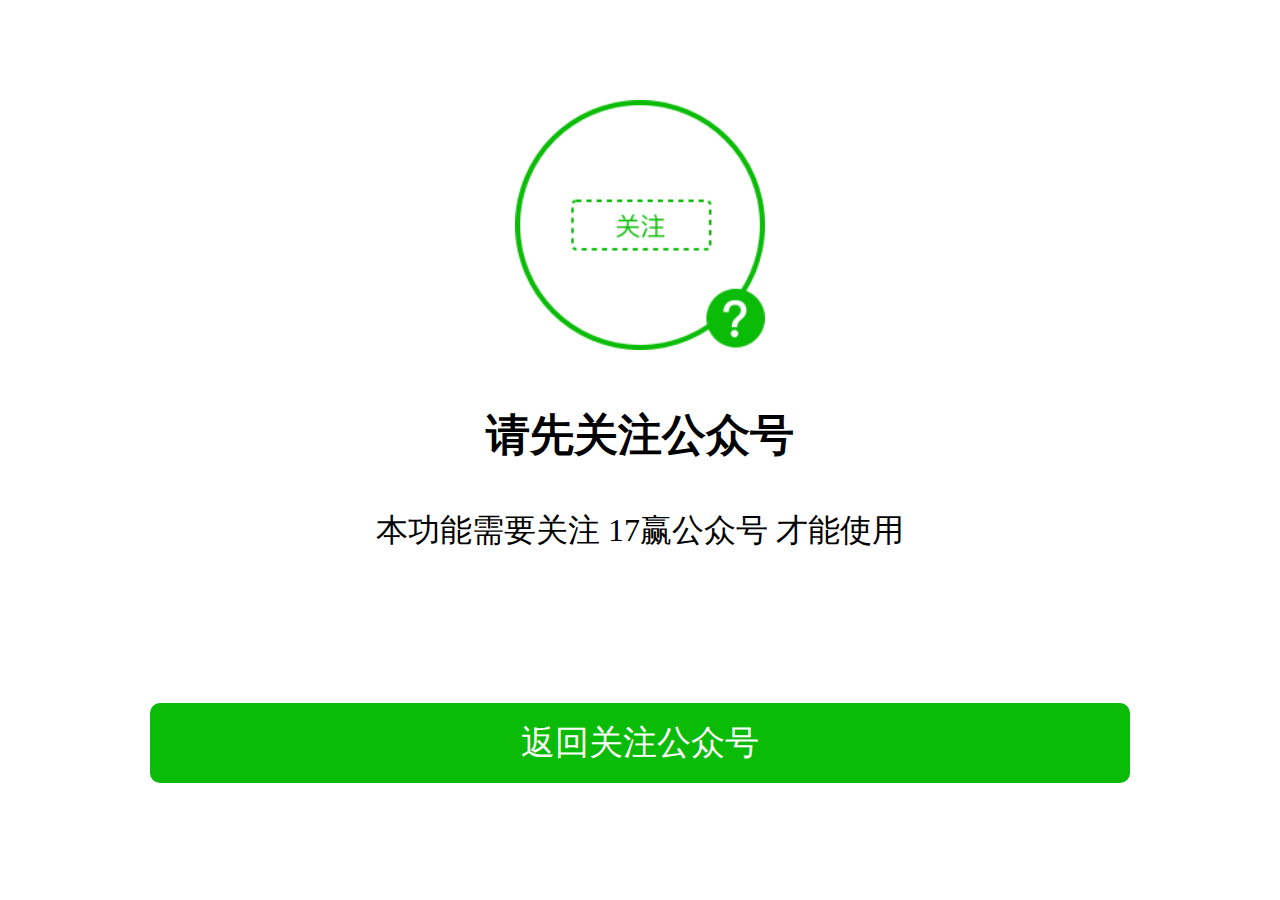
==== index.html @ f5d39057 "123456" ====
<!DOCTYPE html>
<html lang="en">
<head>
    <meta charset="UTF-8" name="viewport" content="user-scalable=0" />
    <title>17赢.一起赢</title>
</head>
<style type="text/css">
    @media screen and (min-width: 320px) {
        html {font-size: 12px;}
    }
    @media screen and (min-width: 360px) {
        html {font-size: 14px;}
    }
    @media screen and (min-width: 400px) {
        html {font-size: 16px;}
    }
    @media screen and (min-width: 440px) {
        html {font-size: 18px;}
    }
    @media screen and (min-width: 480px) {
        html {font-size: 20px;}
    }
    @media screen and (min-width: 640px) {
        html {font-size: 24px;}
    }
    body,html {
        text-align: center;
        margin:0;padding:0;
    }
    .guanzhu{
        margin-top: 100px;

    }
    .action{
        margin-top: 50px;
    }
    .back{
        margin-top: 150px;
        background-color: #0ABB07;
        margin-left: 150px;
        margin-right: 150px;
        height: 80px;
        text-align: center;
        line-height:80px;
        border-radius: 10px;
    }
    .testImage{
        width: 250px; height:250px;

    }
    .Image_text{
        position:absolute;top:35px;height:30px;line-height:30px;
    }
</style>
<body>
<div>
    <div class="guanzhu">
        <img class="testImage"  src="image/guanzhu.png">

    </div>
    <div class="action">
        <h3 style="font-size:44px;">请先关注公众号</h3>
        <span style="font-size: 32px">本功能需要关注 17赢公众号 才能使用</span>

    </div>
    <div class="back">
        <span style="font-size: 34px;color: white" onclick="back_tag()">返回关注公众号</span>
    </div>

</div>
<script>
    function back_tag () {
        alert("----back-------")
    }
</script>
</body>
</html>
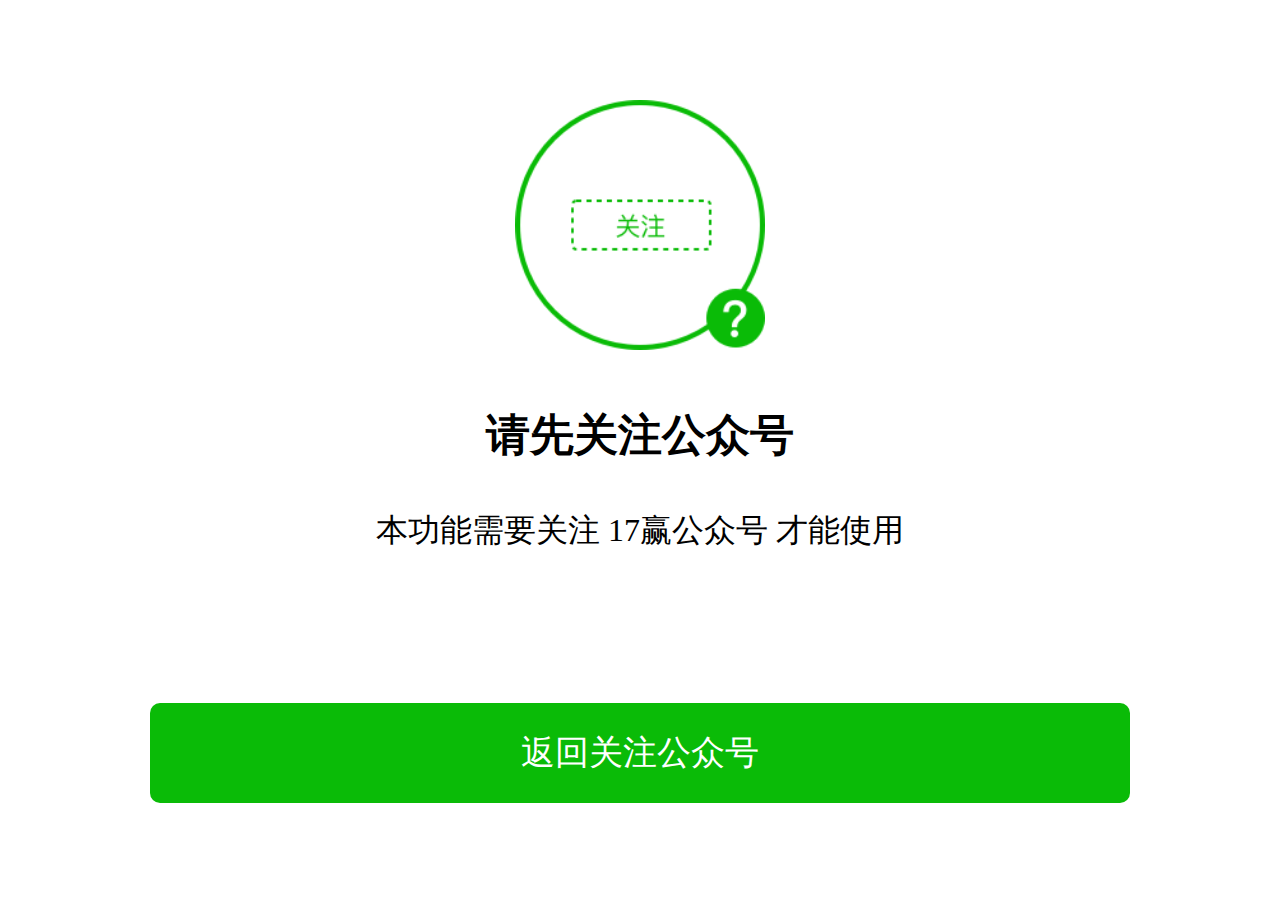
==== commit 9816e7e3: "dsdd" ====
--- a/index.html
+++ b/index.html
@@ -1,7 +1,8 @@
 <!DOCTYPE html>
 <html lang="en">
 <head>
-    <meta charset="UTF-8" name="viewport" content="user-scalable=0" />
+    <meta name="viewport" content="width=device-width, initial-scale=1, user-scalable=no" />
+    <meta http-equiv="Content-Type" content="text/html; charset=utf-8" />
     <title>17赢.一起赢</title>
 </head>
 <style type="text/css">
@@ -39,9 +40,9 @@
         background-color: #0ABB07;
         margin-left: 150px;
         margin-right: 150px;
-        height: 80px;
+        height: 100px;
         text-align: center;
-        line-height:80px;
+        line-height:100px;
         border-radius: 10px;
     }
     .testImage{
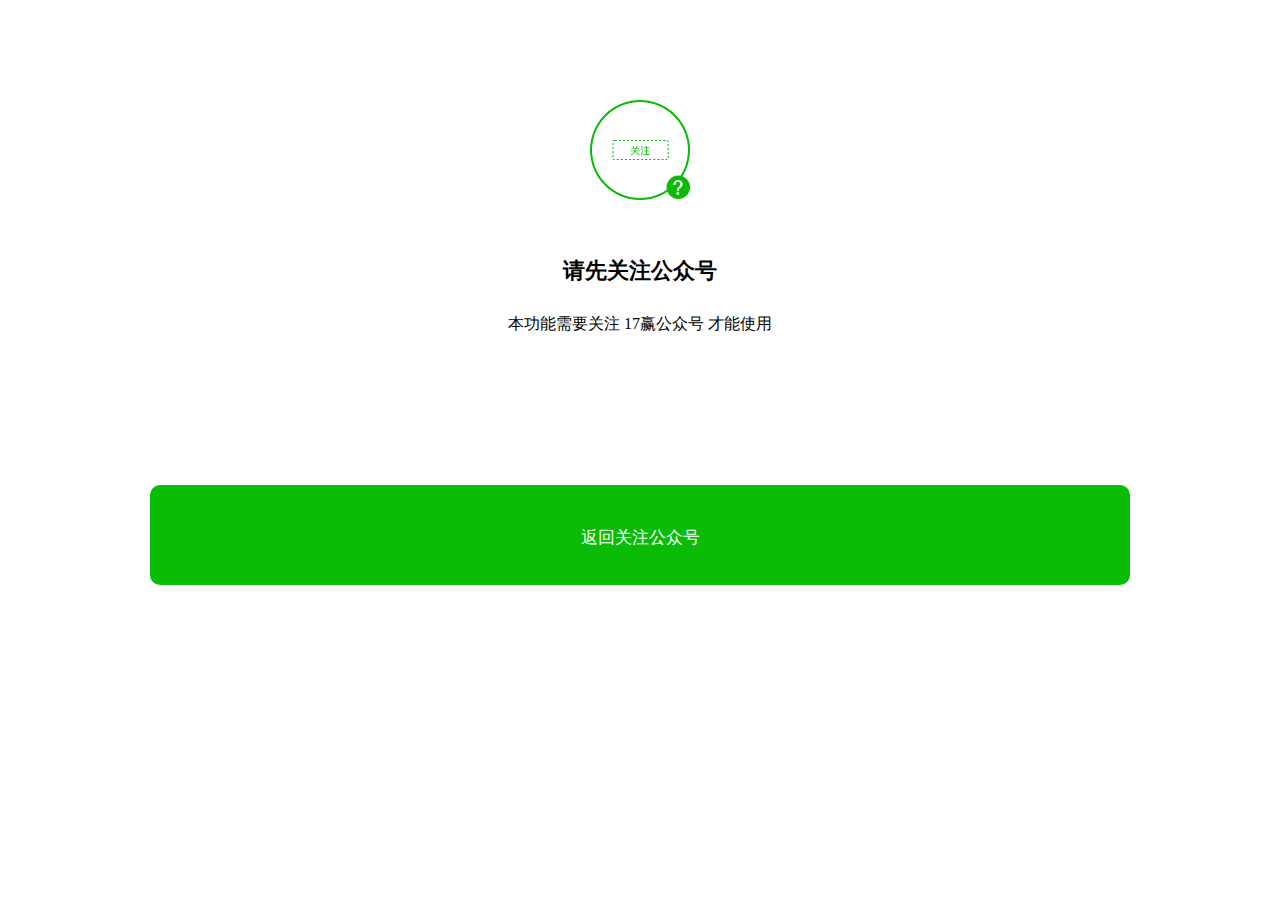
==== commit 6fafd83e: "fffff" ====
--- a/index.html
+++ b/index.html
@@ -46,7 +46,7 @@
         border-radius: 10px;
     }
     .testImage{
-        width: 250px; height:250px;
+        width: 100px; height:100px;
 
     }
     .Image_text{
@@ -60,12 +60,12 @@
 
     </div>
     <div class="action">
-        <h3 style="font-size:44px;">请先关注公众号</h3>
-        <span style="font-size: 32px">本功能需要关注 17赢公众号 才能使用</span>
+        <h3 style="font-size:22px;">请先关注公众号</h3>
+        <span style="font-size: 16px">本功能需要关注 17赢公众号 才能使用</span>
 
     </div>
     <div class="back">
-        <span style="font-size: 34px;color: white" onclick="back_tag()">返回关注公众号</span>
+        <span style="font-size: 17px;color: white" onclick="back_tag()">返回关注公众号</span>
     </div>
 
 </div>
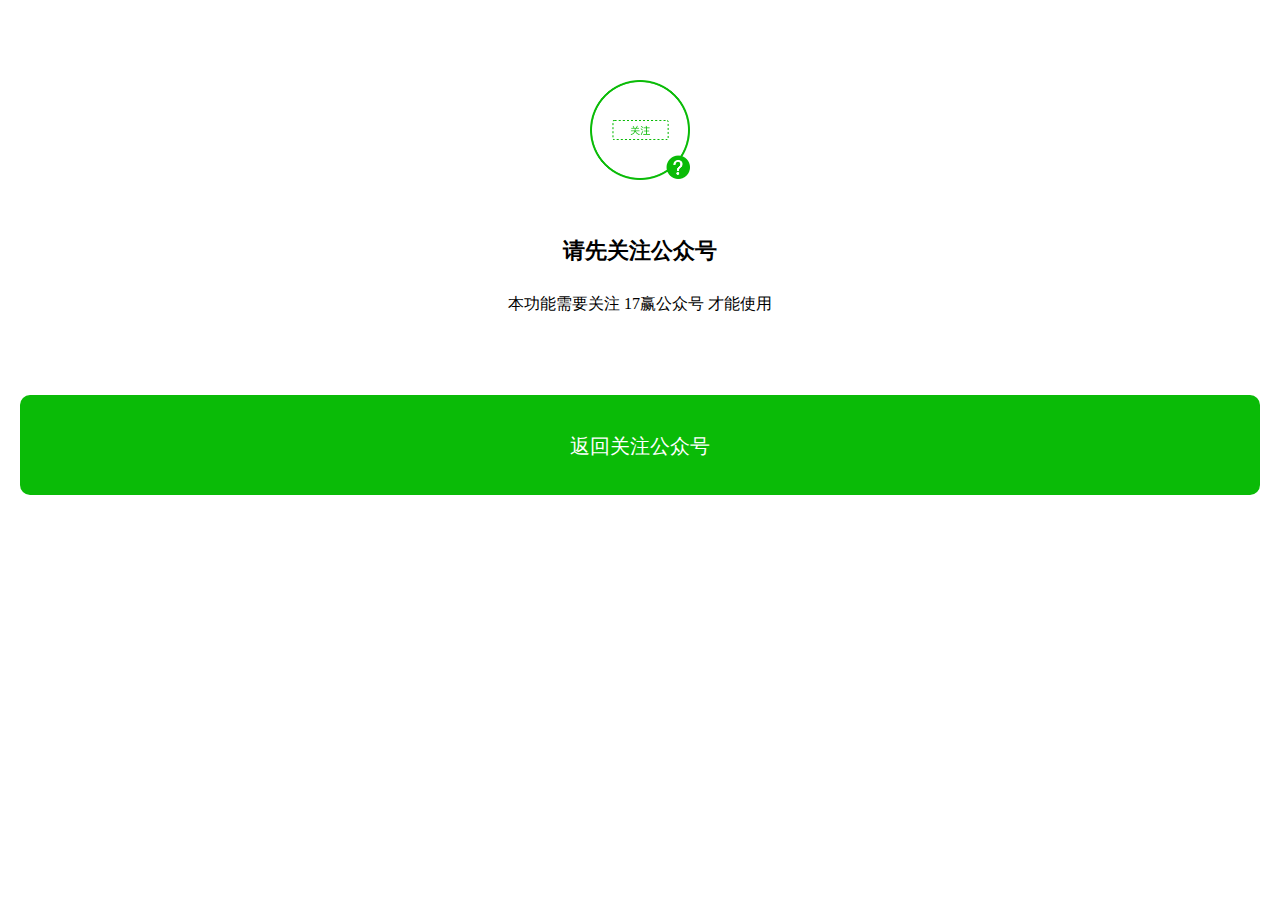
==== commit 24a3a4de: "dsjkdjk" ====
--- a/index.html
+++ b/index.html
@@ -29,17 +29,17 @@
         margin:0;padding:0;
     }
     .guanzhu{
-        margin-top: 100px;
+        margin-top: 80px;
 
     }
     .action{
         margin-top: 50px;
     }
     .back{
-        margin-top: 150px;
+        margin-top: 80px;
         background-color: #0ABB07;
-        margin-left: 150px;
-        margin-right: 150px;
+        margin-left: 20px;
+        margin-right: 20px;
         height: 100px;
         text-align: center;
         line-height:100px;
@@ -65,7 +65,7 @@
 
     </div>
     <div class="back">
-        <span style="font-size: 17px;color: white" onclick="back_tag()">返回关注公众号</span>
+        <span style="font-size: 20px;color: white" onclick="back_tag()">返回关注公众号</span>
     </div>
 
 </div>
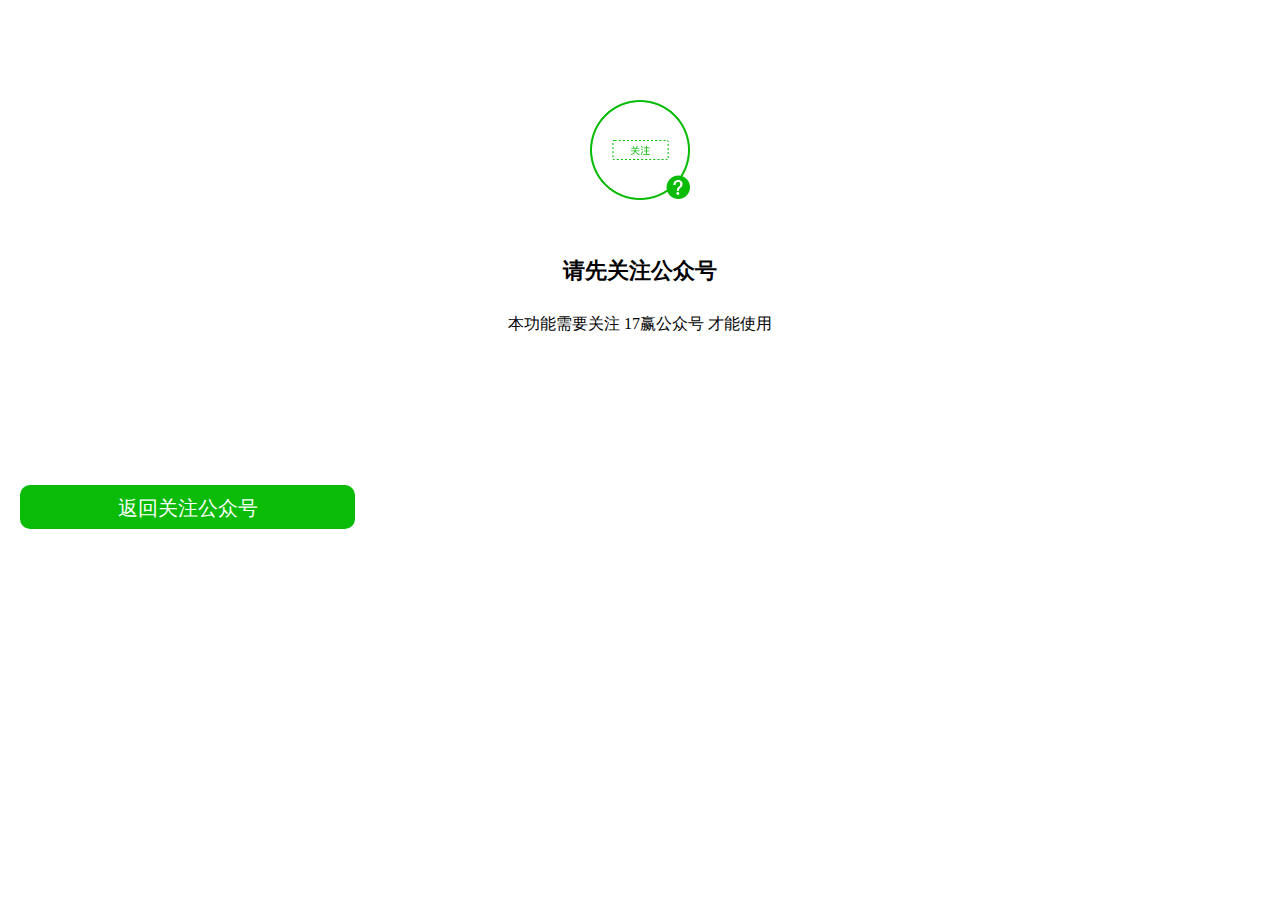
==== commit cf2f5f24: "ddd" ====
--- a/index.html
+++ b/index.html
@@ -29,20 +29,21 @@
         margin:0;padding:0;
     }
     .guanzhu{
-        margin-top: 80px;
+        margin-top: 100px;
 
     }
     .action{
         margin-top: 50px;
     }
     .back{
-        margin-top: 80px;
+        margin-top: 150px;
         background-color: #0ABB07;
         margin-left: 20px;
         margin-right: 20px;
-        height: 100px;
+        width: 335px;
+        height: 44px;
         text-align: center;
-        line-height:100px;
+        line-height:44px;
         border-radius: 10px;
     }
     .testImage{
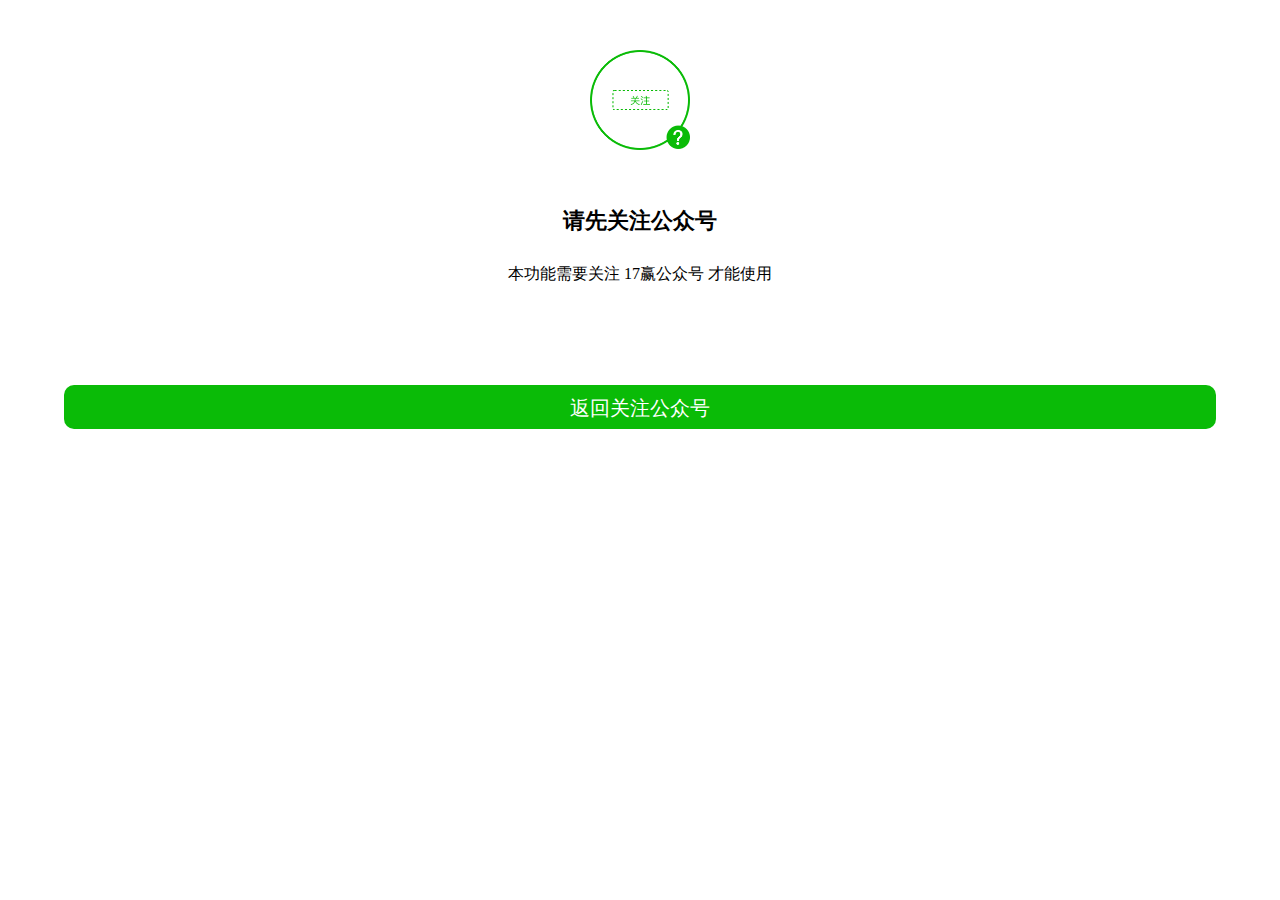
==== commit a05e58cc: "vncm,v" ====
--- a/index.html
+++ b/index.html
@@ -29,18 +29,18 @@
         margin:0;padding:0;
     }
     .guanzhu{
-        margin-top: 100px;
+        margin-top: 50px;
 
     }
     .action{
         margin-top: 50px;
     }
     .back{
-        margin-top: 150px;
+        margin-top: 100px;
         background-color: #0ABB07;
-        margin-left: 20px;
-        margin-right: 20px;
-        width: 335px;
+        margin-left: 5%;
+        margin-right: 5%;
+        width: 90%;
         height: 44px;
         text-align: center;
         line-height:44px;
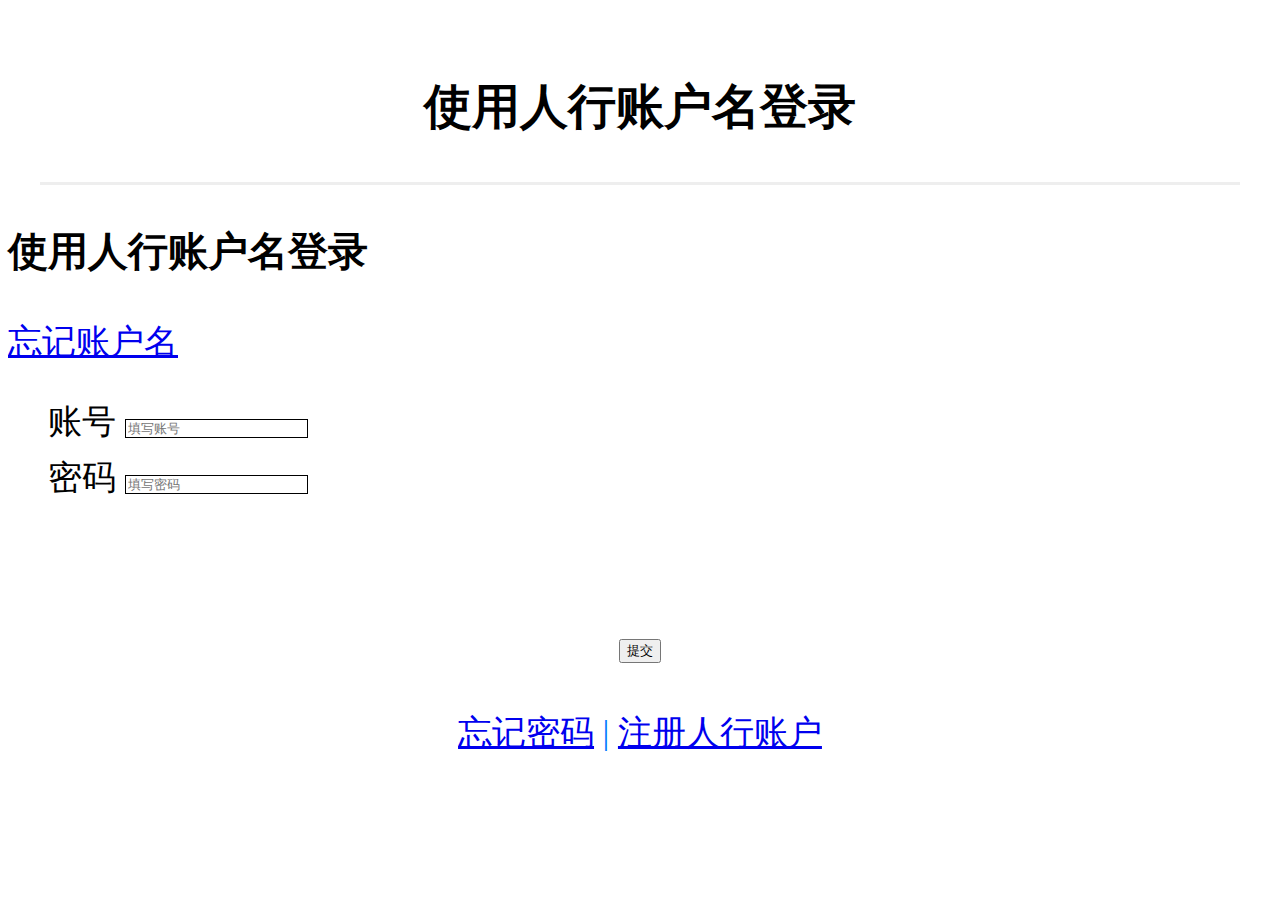
==== commit 689db70d: "dhsjkdjk" ====
--- a/index.html
+++ b/index.html
@@ -3,77 +3,215 @@
 <head>
     <meta name="viewport" content="width=device-width, initial-scale=1, user-scalable=no" />
     <meta http-equiv="Content-Type" content="text/html; charset=utf-8" />
-    <title>17赢.一起赢</title>
+    <script src="./js/jquery-2.1.4.min.js"></script>
+    <script src="./js/load.min.js"></script>
+
+    <title>申请人行报告</title>
 </head>
-<style type="text/css">
-    @media screen and (min-width: 320px) {
-        html {font-size: 12px;}
-    }
-    @media screen and (min-width: 360px) {
-        html {font-size: 14px;}
-    }
-    @media screen and (min-width: 400px) {
-        html {font-size: 16px;}
-    }
-    @media screen and (min-width: 440px) {
-        html {font-size: 18px;}
-    }
-    @media screen and (min-width: 480px) {
-        html {font-size: 20px;}
-    }
-    @media screen and (min-width: 640px) {
-        html {font-size: 24px;}
-    }
-    body,html {
-        text-align: center;
-        margin:0;padding:0;
-    }
-    .guanzhu{
-        margin-top: 50px;
-
-    }
-    .action{
-        margin-top: 50px;
-    }
-    .back{
-        margin-top: 100px;
-        background-color: #0ABB07;
-        margin-left: 5%;
-        margin-right: 5%;
-        width: 90%;
-        height: 44px;
-        text-align: center;
-        line-height:44px;
-        border-radius: 10px;
-    }
-    .testImage{
-        width: 100px; height:100px;
-
-    }
-    .Image_text{
-        position:absolute;top:35px;height:30px;line-height:30px;
-    }
-</style>
 <body>
 <div>
-    <div class="guanzhu">
-        <img class="testImage"  src="image/guanzhu.png">
-
-    </div>
-    <div class="action">
-        <h3 style="font-size:22px;">请先关注公众号</h3>
-        <span style="font-size: 16px">本功能需要关注 17赢公众号 才能使用</span>
-
-    </div>
-    <div class="back">
-        <span style="font-size: 20px;color: white" onclick="back_tag()">返回关注公众号</span>
-    </div>
-
+    <div style="width: 95%;
+    margin-left: 2.5%;
+    height:4.4rem;
+    position:relative;
+    border-bottom:3px solid #eeeeee;">
+        <!--<img src="./js/360jietiao.jpg">-->
+        <h1 style="text-align:center;
+    font-size:1.4rem;
+    line-height:4.4rem;">使用人行账户名登录</h1>
+    </div>
+    <div id="head-div">
+        <h3>使用人行账户名登录</h3>
+        <a href="./html/findusername.html">忘记账户名</a>
+    </div>
+    <div class="recommend-bank">
+
+        <ul class="clearBoth">
+
+            <div class="bank-describe">
+                <label for="Rname">账号</label>
+                <input style="border: 1px solid" class="enter-inf" type="text" placeholder="填写账号" name="u_Name" id="u_Name">
+            </div>
+            <div style=" margin-top: 10px">
+                <label style="width: 30%" for="CardId">密码</label>
+                <input style="border: 1px solid" class="enter-inf" maxlength = 18 type="text" placeholder="填写密码" name="u_CardId" id="u_CardId">
+            </div>
+            <!--<div class="bank-describe">-->
+            <!--<label for="Iphone">手机号</label>-->
+            <!--<input class="enter-inf" maxlength = 11 type="tel" placeholder="输入您的手机号" name="u_Iphone" id="u_Iphone">-->
+            <!--</div>-->
+            <!--<div class="vcode-view">-->
+            <!--<label for="Vcode">验证码</label>-->
+            <!--<input class="enter-inf" maxlength = 6 type="tel" placeholder="请输入验证码" name="u_Vcode" id="u_Vcode"  class="enter-inf">-->
+            <!--<input type="submit"  id="btn" value="获取验证码" style="color:#1caaf0;">-->
+            <!--</div>-->
+        </ul>
+    </div>
+    <div  style="width: 50%;
+    margin-left: 25%;
+    margin-top:3rem;
+    height:1.8rem;
+    border-radius: 0.5rem;
+    text-align:center;
+    /*display:block;*/
+    font-size:1.5rem;
+    /*background: #b2e6ff;*/
+    /*border:none;*/
+    line-height:2rem;
+    text-align:center;
+    color:#fff;
+    -webkit-tap-highlight-color:rgba(255,0,0,0);" class="bank-button submit" >
+        <!--立即申请-->
+        <input type="submit" id="btn" value="提交" class="submit" onclick="applyCard()" >
+    </div>
+    <script>
+        function Toast(msg, duration) {
+            duration = isNaN(duration) ? 3000 : duration;
+            var m = document.createElement('div');
+            m.innerHTML = msg;
+            m.style.cssText = "width: 60%;min-width: 5rem; display: inline-block;opacity: 0.7;height: 3rem;color: rgb(255, 255, 255);line-height: 10rem;text-align: center;border-radius: 1rem;position: fixed;top: 40%;left: 20%;z-index: 999999;background: rgb(0, 0, 0);font-size: 1rem;";
+            document.body.appendChild(m);
+            setTimeout(function () {
+                var d = 0.5;
+                m.style.webkitTransition = '-webkit-transform ' + d + 's ease-in, opacity ' + d + 's ease-in';
+                m.style.opacity = '0';
+                setTimeout(function () {
+                    document.body.removeChild(m)
+                }, d * 1000);
+            }, duration);
+        }
+        $("#btn").on("click",function(){
+            alert("22222")
+            var regPhone = /^1[3-9][0-9][\s\S]*$/;
+            var u_Iphone = document.getElementById("u_Iphone").value;
+
+            if (u_Iphone.length <= 0) {
+
+                Toast("手机号不能为空！", 2000);
+                return false;
+            }
+            if (u_Iphone.length != 11) {
+                Toast("请输入正确的手机号码！", 2000);
+                return false;
+            }
+            if (u_Iphone.length == 11) {
+                if (!regPhone.test(u_Iphone)) {
+                    Toast("请输入正确的手机号码！", 2000);
+                    return false;
+                }
+
+            }
+
+            $.ajax({
+                type: "POST",
+                url: "http://apidev.thinkinfo.tech/record/mobile_code",
+                data: {mobile: u_Iphone},
+                dataType: "json",
+                timeout: 15000,
+
+                beforeSend: function () {
+                    $("#indexTotal").hide();
+                    $(".qunIn").css("display", "none");
+                    $("#admin-detail").css("display", "none");
+                    $("#showMes").show();
+                },
+                complete: function () {
+                    $("#indexTotal").show();
+                    $("#showMes").hide();
+
+                },
+                success: function (data) {
+                    if (data.status == 200) {
+                        var testData =  JSON.stringify(data)
+                        window.sessionStorage.setItem('product', testData);
+
+                        window.location.href = "../test.html"
+//                        Toast('验证码获取成功', 2000);
+                    } else {
+                        Toast(data.msg, 2000);
+                    }
+
+
+                }
+            })
+        })
+
+    </script>
+    <script>
+
+        var enterInf = $(".enter-inf");
+        var flag=false;
+        for(var i=0;i<enterInf.length;i++) {
+            enterInf.eq(i).bind("input propertychange change",function(event){
+                if(enterInf.eq(0).val() == '' || enterInf.eq(1).val() == '' || enterInf.eq(2).val() == '' || enterInf.eq(3).val() == '' ) {
+                    $(".submit").removeClass("p");
+                    $(".submit").addClass("p1");
+                    flag=false;
+
+                } else {
+
+
+                    flag=true;
+                    $(".submit").removeClass("p1");
+                    $(".submit").addClass("p");
+
+                }
+            });
+        }
+
+
+        var arrinput = $("#verifiedCode input");
+        var l = $("#verifiedCode input").length;
+        $("#verifiedCode input").bind('input propertychange keydown',function (e) {
+            var vercode = '';
+            var keycode = e.which;
+            if($(this).val() != '') {
+                $(this).next().focus();
+            } else if(keycode == 8) {
+                $(this).prev().focus();
+            }
+            for(var i=0;i<l;i++) {
+                vercode += $("#verifiedCode input").eq(i).val();
+            }
+            console.log(vercode);
+        });
+
+        $(".select a").on('click',function () {
+            $(".active").removeClass("active");
+            $(this).addClass("active");
+        })
+
+
+
+
+
+
+    </script>
+    <div style=" width: 70%;
+    margin-left: 15%;
+    margin-top: 1rem;
+    text-align:center;
+    line-height: 2rem;" >
+        <a href="./html/findpassword1.html">忘记密码</a>
+        <label style="color: #007AFF">|</label>
+        <a href="./html/register1.html">注册人行账户</a>
+
+        <!--<a href="../xieyi/xieyie.html">《用户服务协议》</a>-->
+    </div>
+    <!--<footer class="footer">-->
+    <!--<div class="bank-xieyi">-->
+    <!--<a href="#">忘记密码</a>-->
+    <!--<label>|</label>-->
+    <!--<a href="#">注册人行账户</a>-->
+
+    <!--&lt;!&ndash;<a href="../xieyi/xieyie.html">《用户服务协议》</a>&ndash;&gt;-->
+    <!--</div>-->
+
+    <!--&lt;!&ndash;<img class="classfooter" src="../Img/bg.png">&ndash;&gt;-->
+
+    <!--</footer>-->
 </div>
-<script>
-    function back_tag () {
-        alert("----back-------")
-    }
-</script>
+<script src="./js/main.js"></script>
+<script src="./js/test.js"></script>
 </body>
 </html>